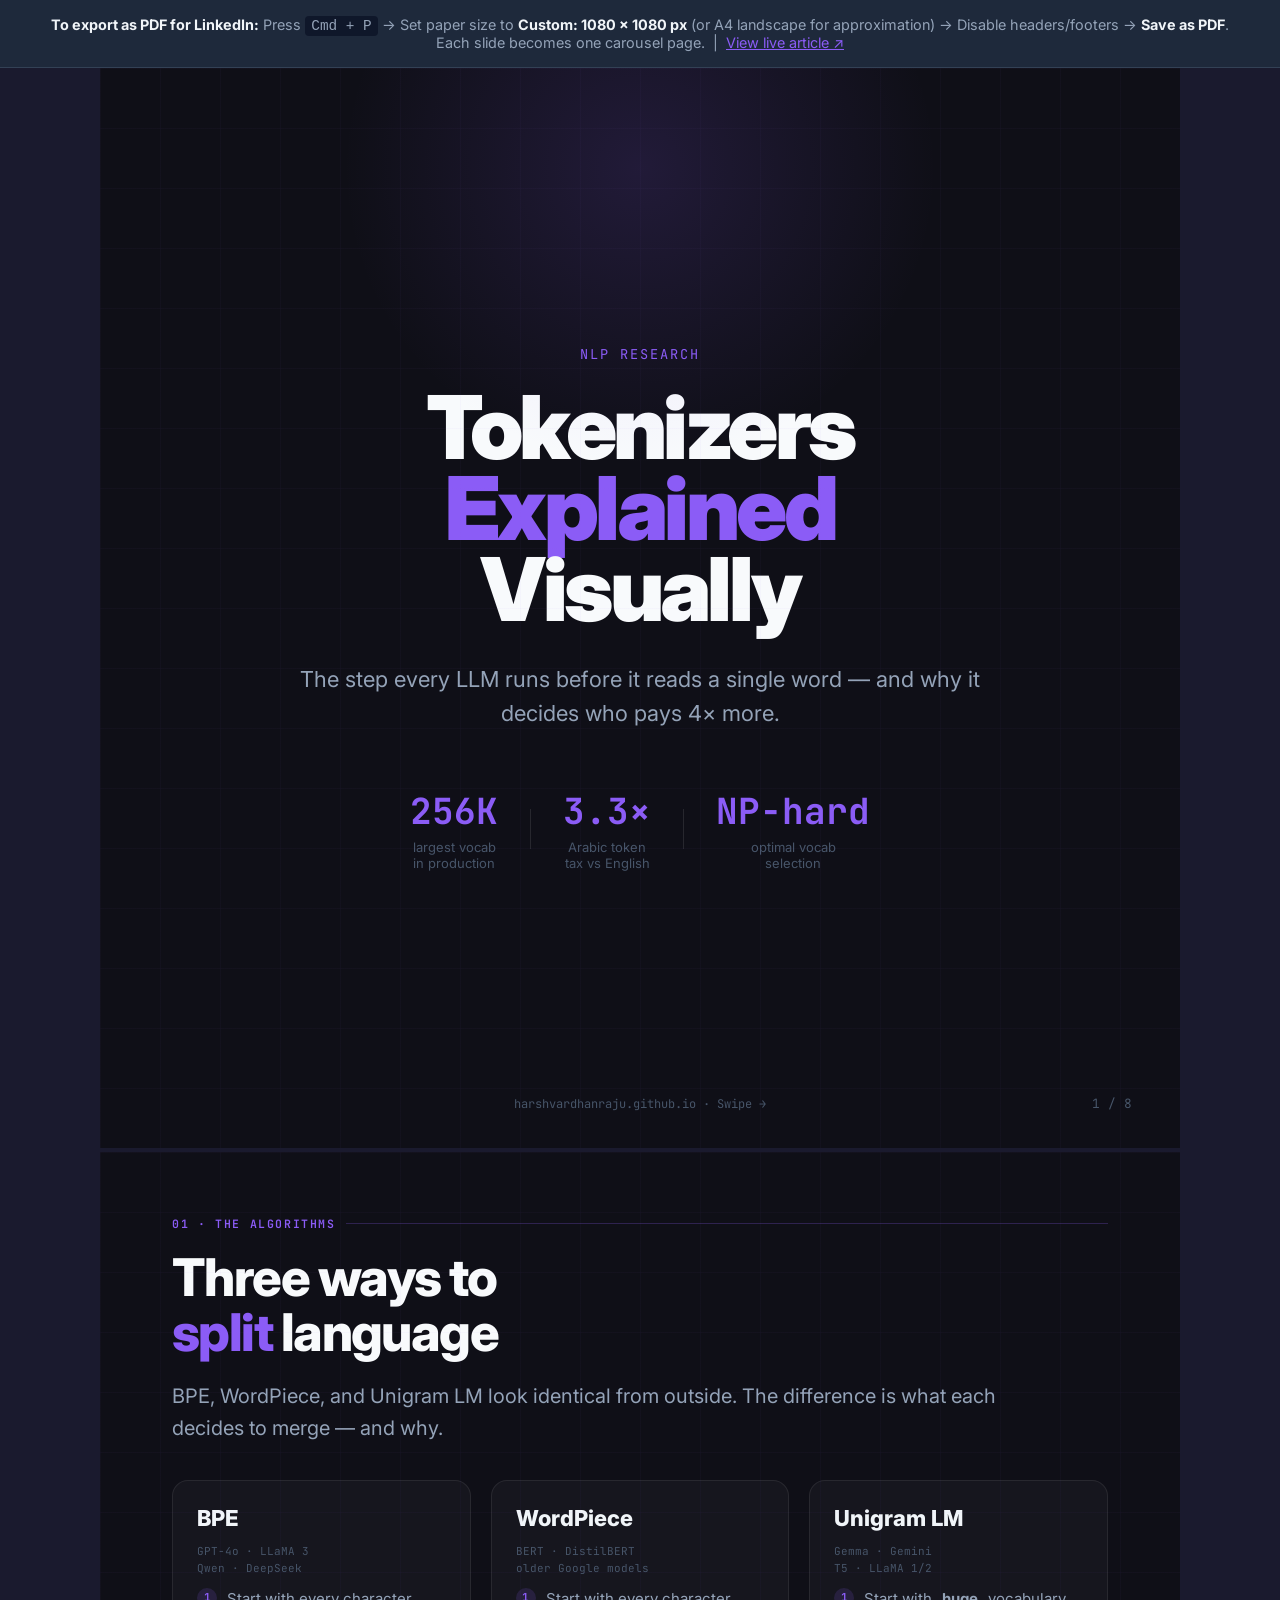
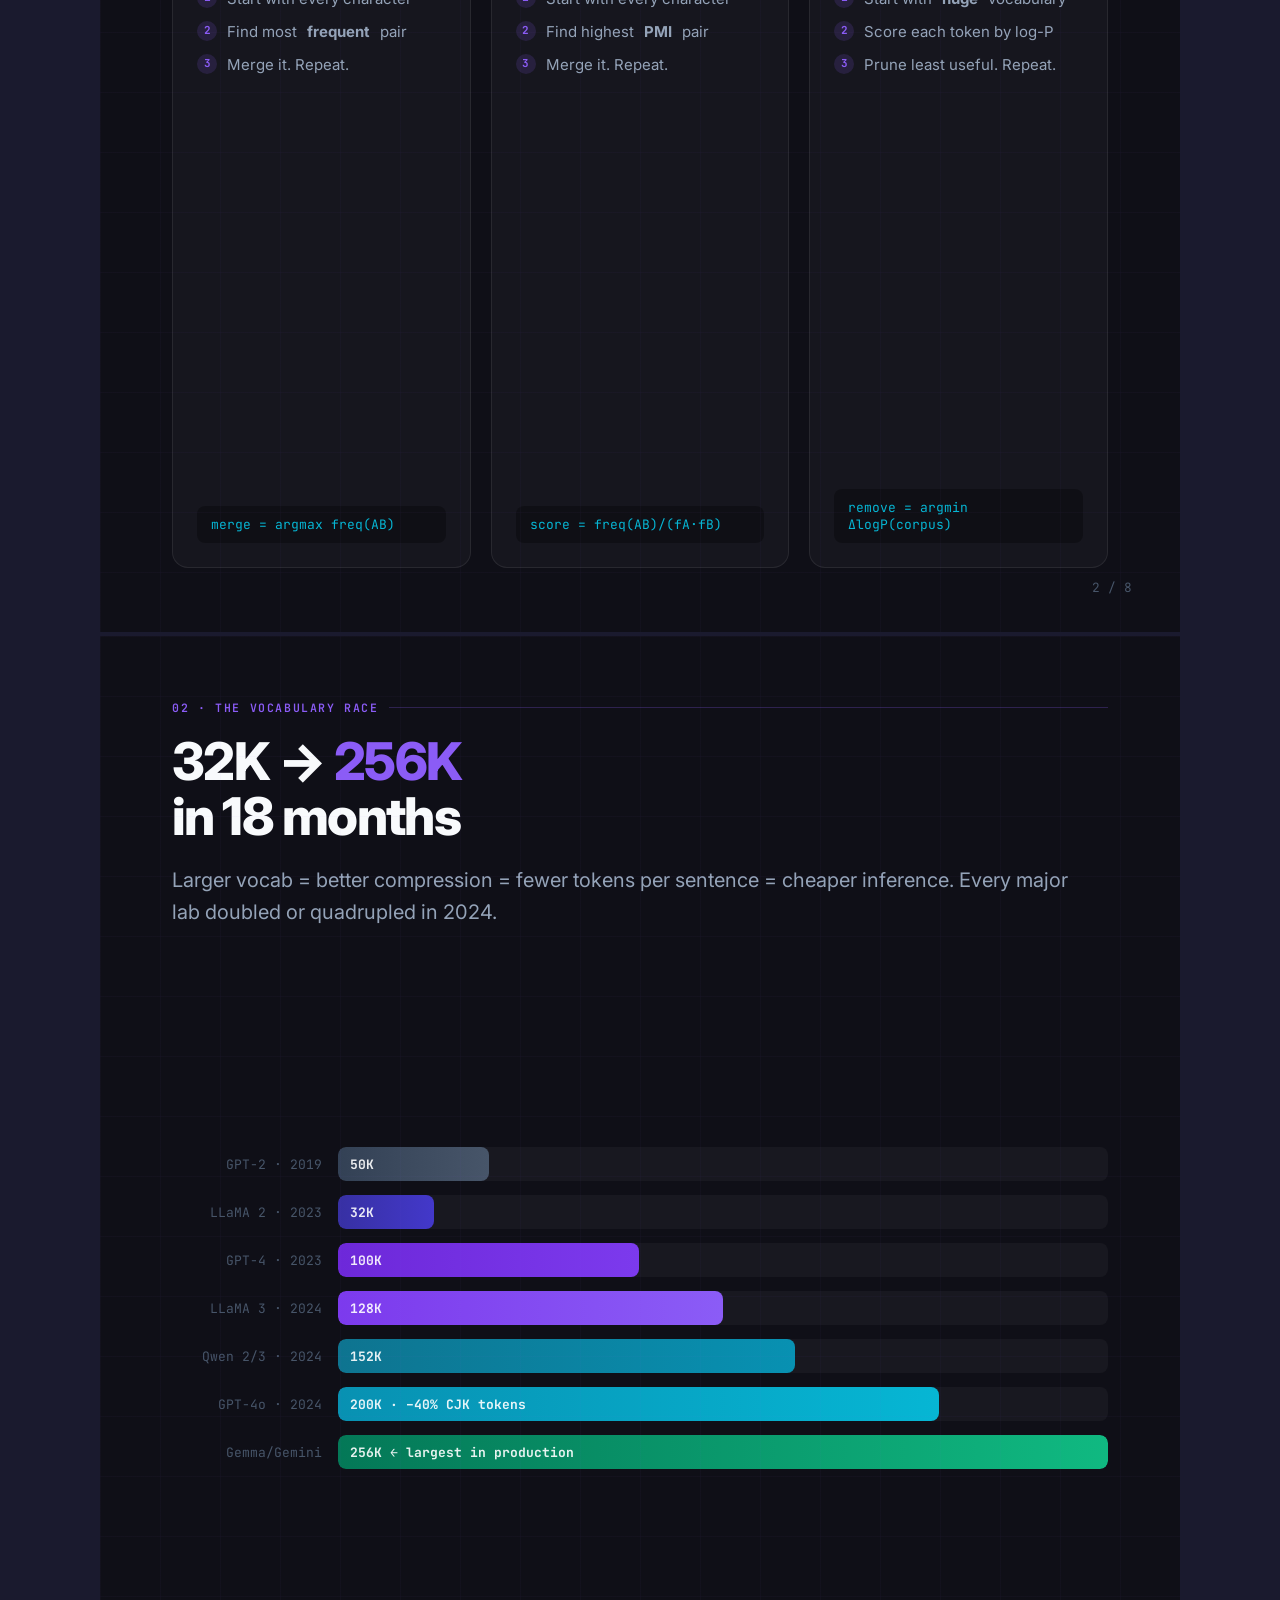
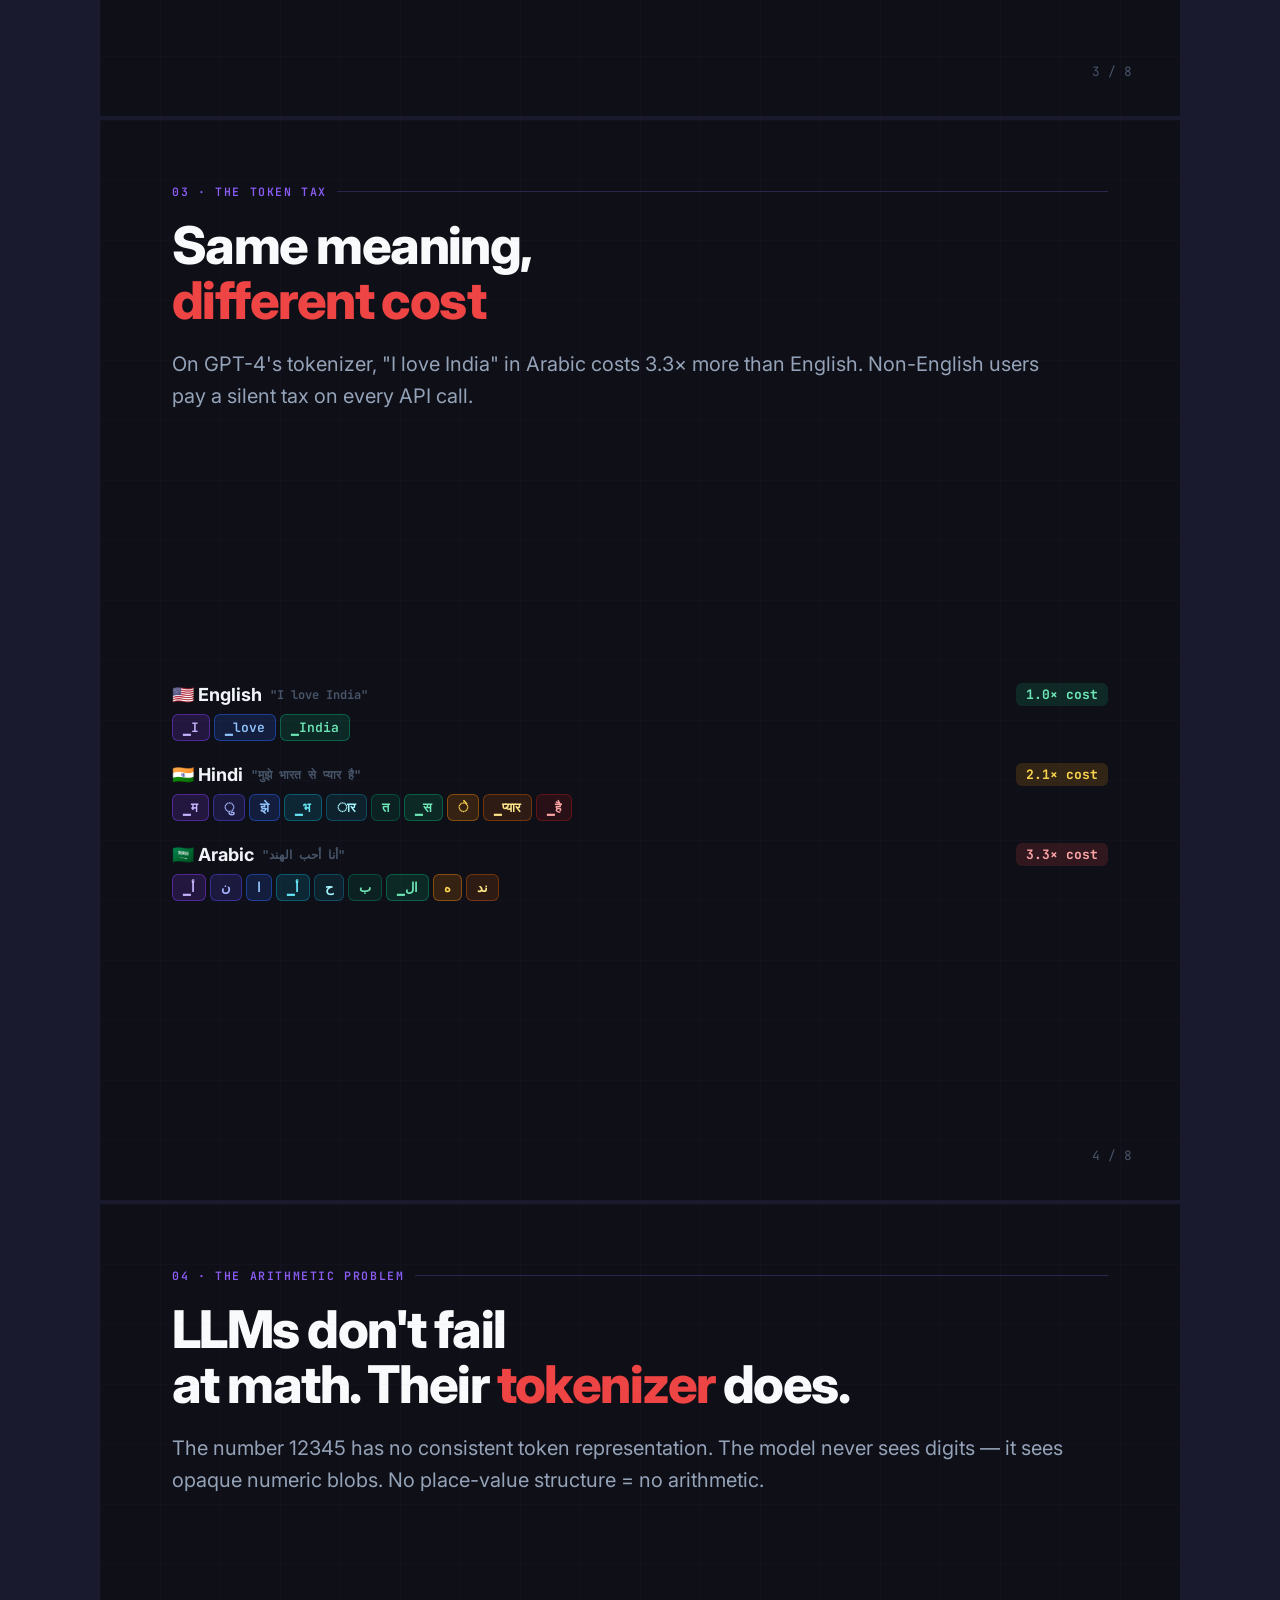
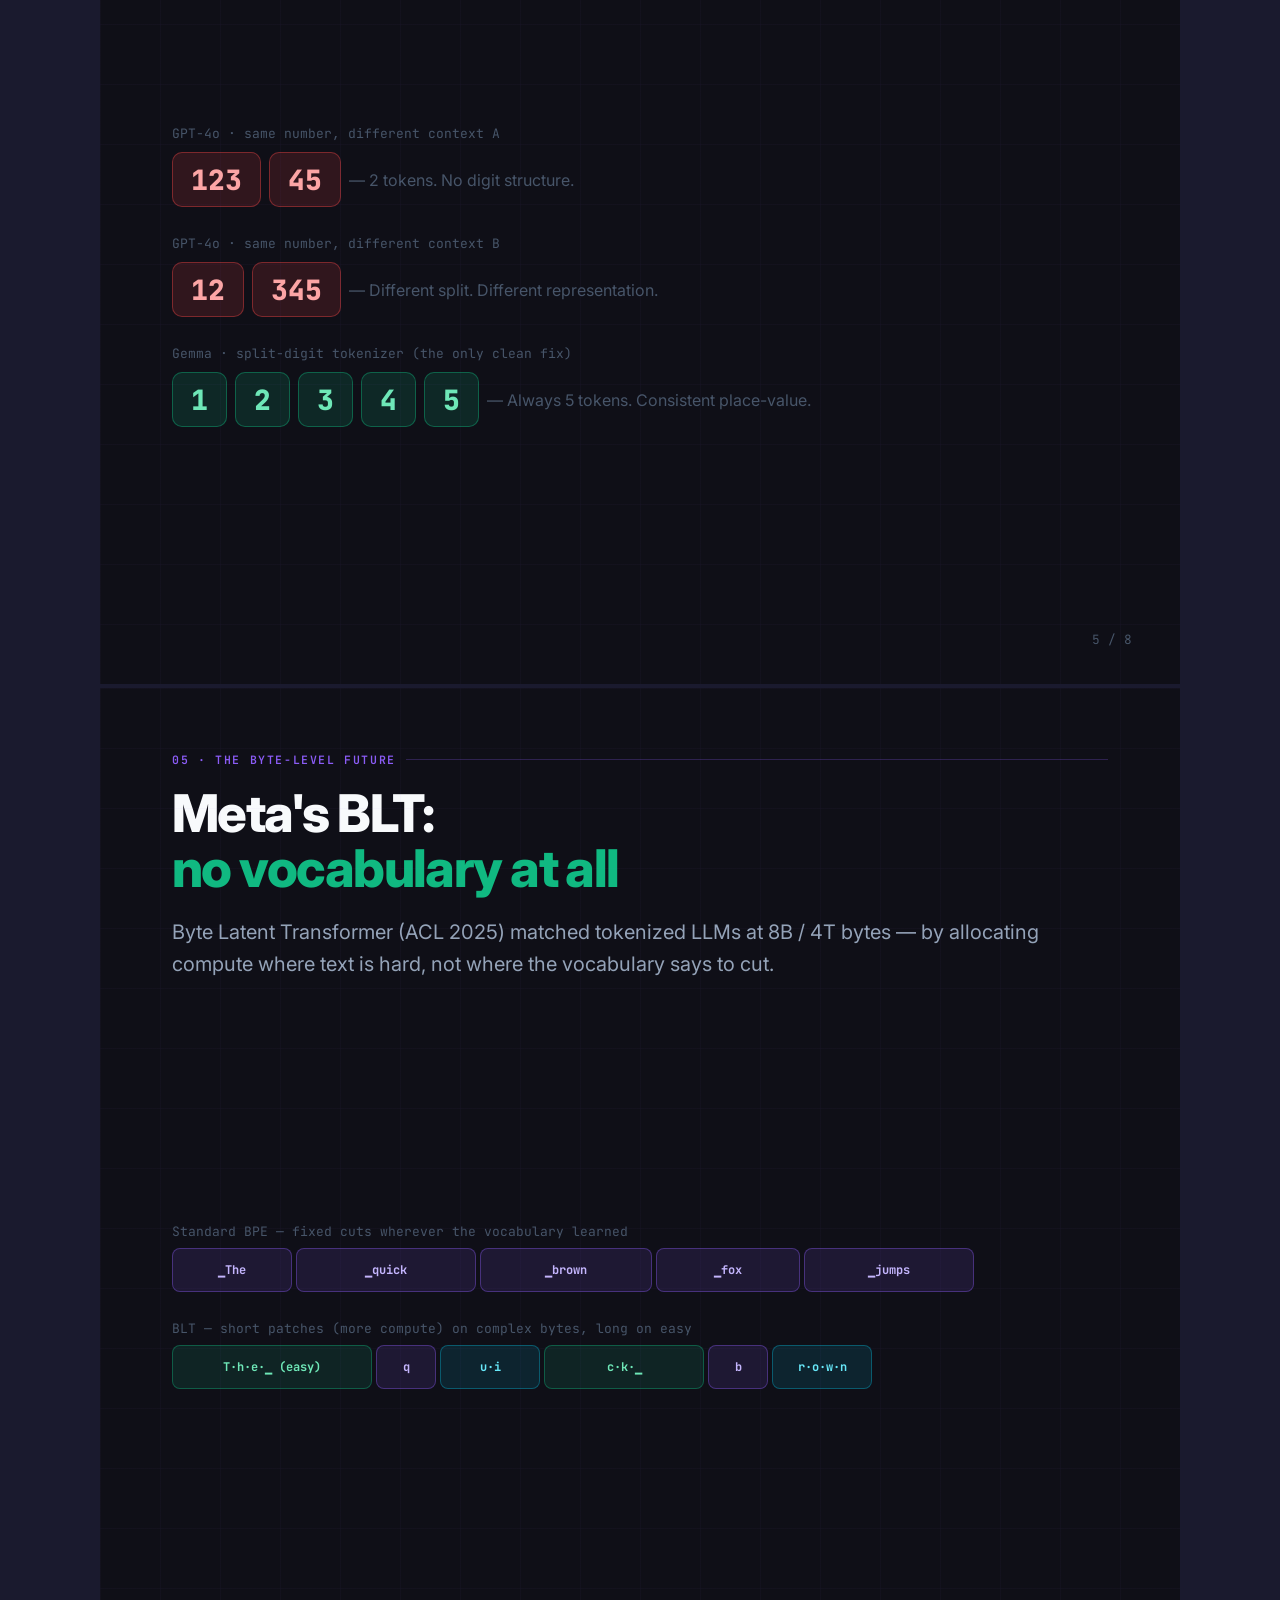
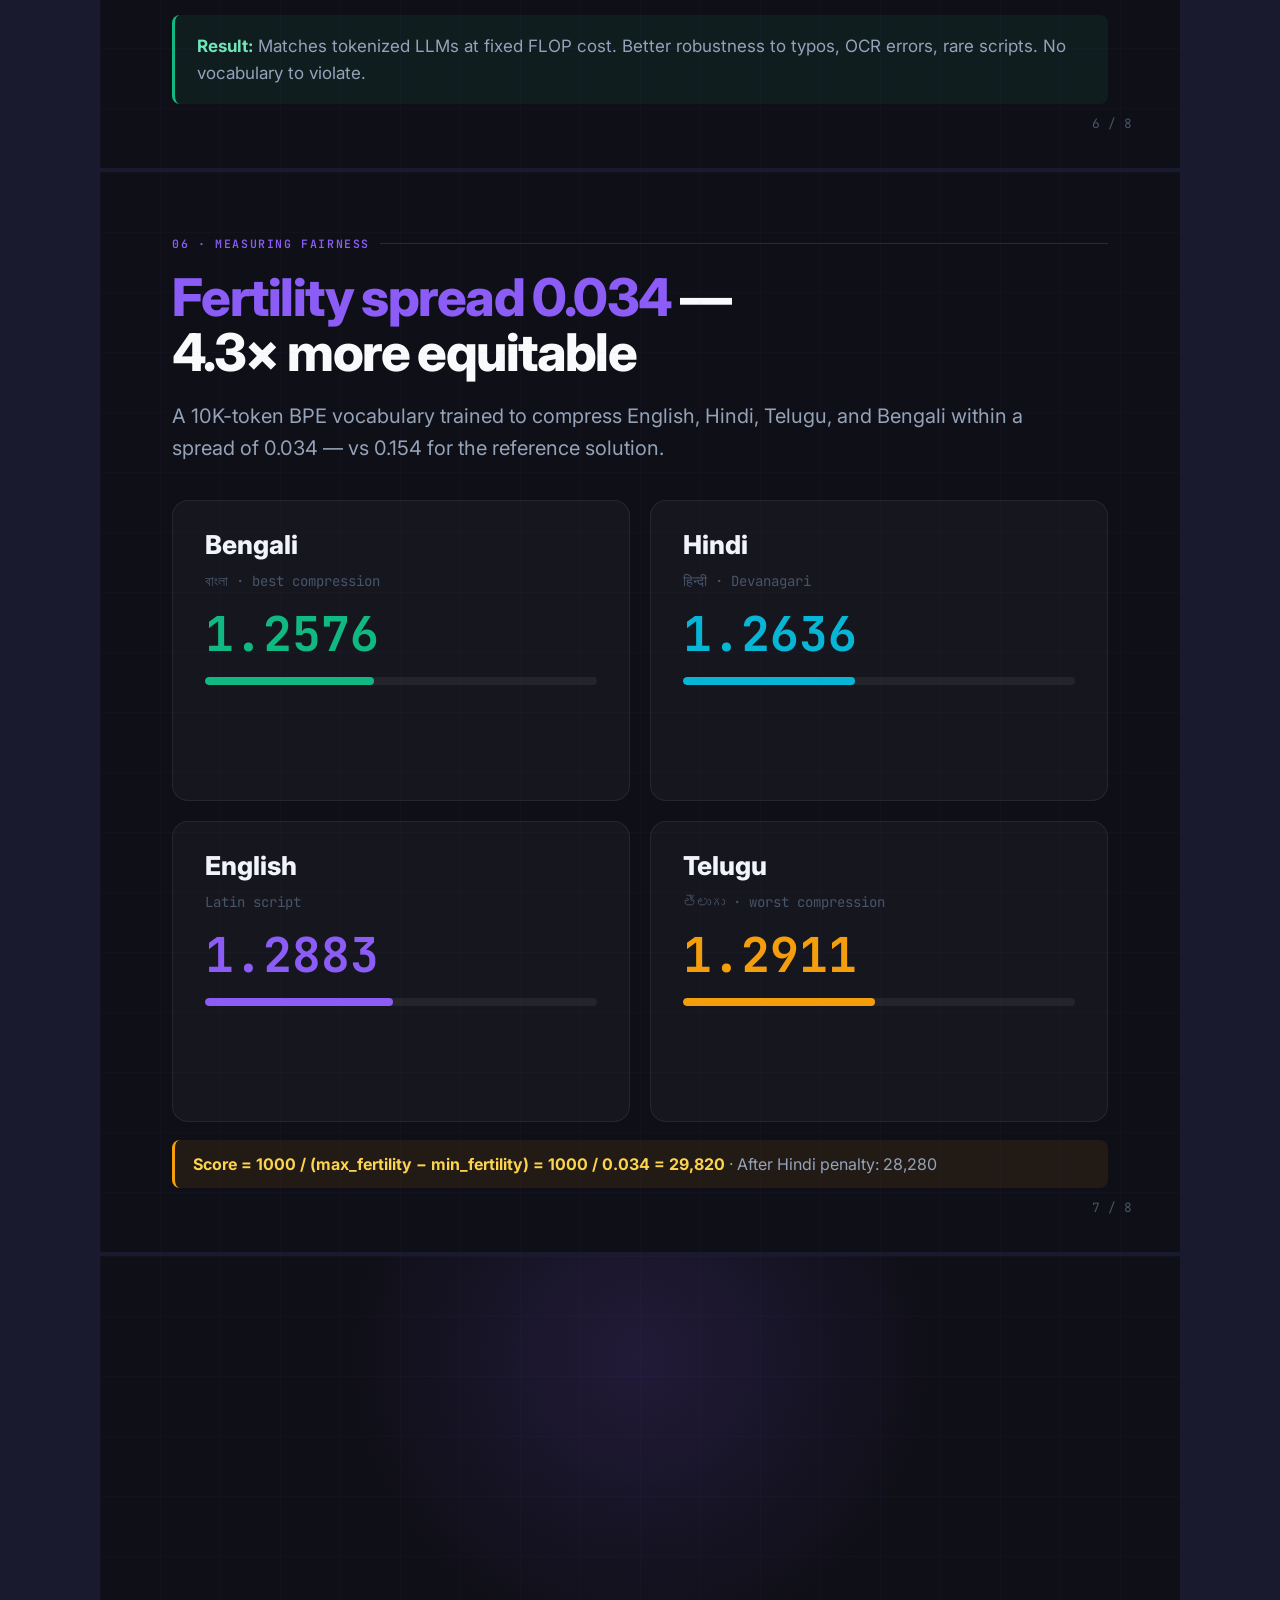
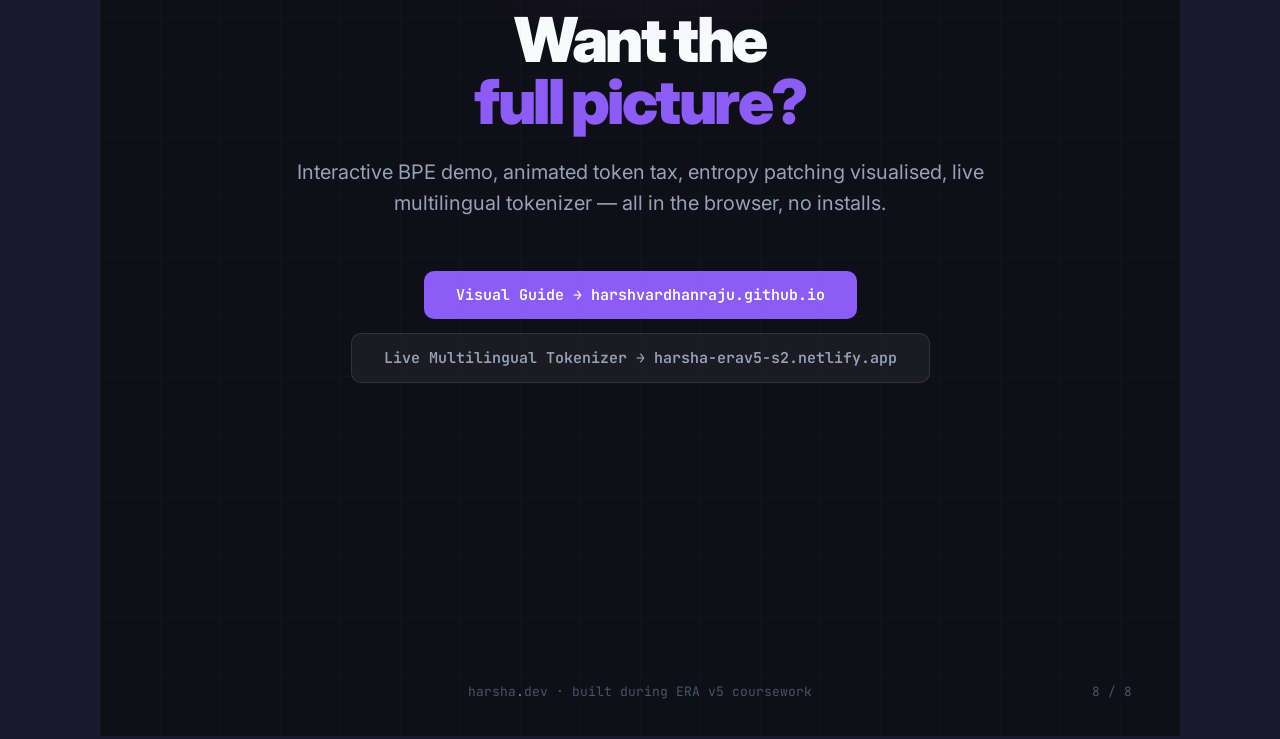
==== posts/tokenizer-carousel.html @ 34aac85e "Add LinkedIn carousel: 8-slide PDF for tokenizer visual guide Cover → 3 algorithms → vocabulary race" ====
<!DOCTYPE html>
<html lang="en">
<head>
  <meta charset="UTF-8"/>
  <meta name="viewport" content="width=device-width, initial-scale=1.0"/>
  <title>Tokenizers Explained — LinkedIn Carousel</title>
  <link rel="preconnect" href="https://fonts.googleapis.com"/>
  <link rel="preconnect" href="https://fonts.gstatic.com" crossorigin/>
  <link href="https://fonts.googleapis.com/css2?family=Inter:wght@300;400;500;600;700;800;900&family=JetBrains+Mono:wght@400;500;700&display=swap" rel="stylesheet"/>
  <style>
    *, *::before, *::after { box-sizing: border-box; margin: 0; padding: 0; }

    :root {
      --bg:     #0f0f17;
      --bg2:    #16162a;
      --accent: #8b5cf6;
      --cyan:   #06b6d4;
      --green:  #10b981;
      --yellow: #f59e0b;
      --red:    #ef4444;
      --text:   #f1f5f9;
      --text2:  #94a3b8;
      --text3:  #475569;
      --mono:   'JetBrains Mono', monospace;
      --sans:   'Inter', sans-serif;
      --slide:  1080px;
    }

    html, body { background: #1a1a2e; }

    .print-hint {
      font-family: var(--sans);
      background: #1e293b;
      color: #94a3b8;
      padding: 1rem 2rem;
      font-size: 0.9rem;
      text-align: center;
      border-bottom: 1px solid #334155;
    }
    .print-hint strong { color: #f1f5f9; }
    .print-hint code { background: #0f172a; padding: 0.1rem 0.4rem; border-radius: 4px; font-family: monospace; }

    /* Each .slide is exactly 1080×1080 — one LinkedIn carousel page */
    .slide {
      width: var(--slide);
      height: var(--slide);
      background: var(--bg);
      font-family: var(--sans);
      color: var(--text);
      position: relative;
      overflow: hidden;
      margin: 0 auto 4px;
      display: flex;
      flex-direction: column;
    }

    /* Subtle grid background */
    .slide::before {
      content: '';
      position: absolute;
      inset: 0;
      background-image:
        linear-gradient(rgba(139,92,246,0.03) 1px, transparent 1px),
        linear-gradient(90deg, rgba(139,92,246,0.03) 1px, transparent 1px);
      background-size: 60px 60px;
      pointer-events: none;
    }

    /* Page number badge */
    .slide-num {
      position: absolute;
      bottom: 36px;
      right: 48px;
      font-family: var(--mono);
      font-size: 0.8rem;
      color: var(--text3);
    }

    /* ── Slide 1: Cover ── */
    .slide-cover {
      justify-content: center;
      align-items: center;
      gap: 0;
      padding: 80px;
    }
    .cover-eyebrow {
      font-family: var(--mono);
      font-size: 0.85rem;
      color: var(--accent);
      letter-spacing: 0.15em;
      text-transform: uppercase;
      margin-bottom: 24px;
      display: flex;
      align-items: center;
      gap: 10px;
    }
    .cover-eyebrow::before, .cover-eyebrow::after {
      content: '';
      flex: 1;
      height: 1px;
      background: rgba(139,92,246,0.3);
      max-width: 60px;
    }
    .cover-title {
      font-size: 88px;
      font-weight: 900;
      letter-spacing: -0.04em;
      line-height: 0.92;
      text-align: center;
      color: #f8fafc;
      margin-bottom: 32px;
    }
    .cover-title span { color: var(--accent); }
    .cover-sub {
      font-size: 22px;
      color: var(--text2);
      text-align: center;
      max-width: 700px;
      line-height: 1.55;
      margin-bottom: 56px;
    }
    .cover-stats {
      display: flex;
      gap: 32px;
    }
    .cstat {
      display: flex;
      flex-direction: column;
      align-items: center;
      gap: 4px;
    }
    .cstat-val {
      font-family: var(--mono);
      font-size: 36px;
      font-weight: 700;
      color: var(--accent);
    }
    .cstat-label {
      font-size: 13px;
      color: var(--text3);
      text-align: center;
    }
    .cover-divider {
      width: 1px;
      height: 40px;
      background: rgba(255,255,255,0.1);
      align-self: center;
    }
    .cover-footer {
      position: absolute;
      bottom: 36px;
      left: 0; right: 0;
      text-align: center;
      font-family: var(--mono);
      font-size: 0.75rem;
      color: var(--text3);
    }
    .cover-glow {
      position: absolute;
      top: -200px; left: 50%;
      transform: translateX(-50%);
      width: 600px; height: 600px;
      background: radial-gradient(circle, rgba(139,92,246,0.15) 0%, transparent 70%);
      pointer-events: none;
    }

    /* ── Generic slide layout ── */
    .slide-inner {
      padding: 64px 72px;
      display: flex;
      flex-direction: column;
      height: 100%;
    }
    .slide-tag {
      font-family: var(--mono);
      font-size: 0.72rem;
      font-weight: 600;
      letter-spacing: 0.14em;
      text-transform: uppercase;
      color: var(--accent);
      margin-bottom: 20px;
      display: flex;
      align-items: center;
      gap: 10px;
    }
    .slide-tag::after {
      content: '';
      flex: 1;
      height: 1px;
      background: rgba(139,92,246,0.25);
    }
    .slide-h {
      font-size: 52px;
      font-weight: 800;
      letter-spacing: -0.03em;
      line-height: 1.05;
      color: #f8fafc;
      margin-bottom: 20px;
    }
    .slide-h span { color: var(--accent); }
    .slide-h .cyan { color: var(--cyan); }
    .slide-h .green { color: var(--green); }
    .slide-h .red { color: var(--red); }
    .slide-p {
      font-size: 20px;
      color: var(--text2);
      line-height: 1.6;
      margin-bottom: 36px;
      max-width: 900px;
    }
    .slide-body { flex: 1; display: flex; flex-direction: column; justify-content: center; }

    /* ── Algo grid ── */
    .algo-3col {
      display: grid;
      grid-template-columns: repeat(3, 1fr);
      gap: 20px;
      flex: 1;
    }
    .ac {
      background: rgba(255,255,255,0.03);
      border: 1px solid rgba(255,255,255,0.08);
      border-radius: 16px;
      padding: 24px;
      display: flex;
      flex-direction: column;
      gap: 12px;
    }
    .ac-name {
      font-size: 22px;
      font-weight: 800;
      color: var(--text);
    }
    .ac-used {
      font-family: var(--mono);
      font-size: 11px;
      color: var(--text3);
      line-height: 1.5;
    }
    .ac-rule {
      font-family: var(--mono);
      font-size: 13px;
      background: rgba(0,0,0,0.3);
      border-radius: 8px;
      padding: 10px 14px;
      color: var(--cyan);
      margin-top: auto;
    }
    .ac-step {
      display: flex;
      gap: 10px;
      align-items: flex-start;
      font-size: 15px;
      color: var(--text2);
      line-height: 1.4;
    }
    .ac-step-n {
      flex-shrink: 0;
      width: 20px; height: 20px;
      border-radius: 50%;
      background: rgba(139,92,246,0.15);
      font-size: 11px;
      font-weight: 700;
      font-family: var(--mono);
      color: var(--accent);
      display: flex; align-items: center; justify-content: center;
    }

    /* ── Vocab bars ── */
    .vbars { display: flex; flex-direction: column; gap: 14px; flex: 1; justify-content: center; }
    .vb-row { display: flex; align-items: center; gap: 16px; }
    .vb-lbl {
      font-family: var(--mono);
      font-size: 13px;
      color: var(--text3);
      width: 150px;
      text-align: right;
      flex-shrink: 0;
    }
    .vb-track {
      flex: 1; height: 34px;
      background: rgba(255,255,255,0.04);
      border-radius: 8px;
      overflow: hidden;
    }
    .vb-fill {
      height: 100%;
      border-radius: 8px;
      display: flex;
      align-items: center;
      padding-left: 12px;
    }
    .vb-val {
      font-family: var(--mono);
      font-size: 13px;
      font-weight: 700;
      color: rgba(255,255,255,0.9);
      white-space: nowrap;
    }

    /* ── Token tax ── */
    .tax-rows { display: flex; flex-direction: column; gap: 22px; flex: 1; justify-content: center; }
    .tx-r { display: flex; flex-direction: column; gap: 8px; }
    .tx-top { display: flex; align-items: center; justify-content: space-between; }
    .tx-lang { font-size: 18px; font-weight: 700; color: var(--text); display: flex; align-items: center; gap: 8px; }
    .tx-phrase { font-family: var(--mono); font-size: 12px; color: var(--text3); }
    .tx-badge {
      font-family: var(--mono);
      font-size: 13px;
      font-weight: 700;
      padding: 3px 10px;
      border-radius: 6px;
    }
    .tx-ok  { background: rgba(16,185,129,0.15); color: #6ee7b7; }
    .tx-mid { background: rgba(245,158,11,0.15);  color: #fcd34d; }
    .tx-bad { background: rgba(239,68,68,0.15);   color: #fca5a5; }
    .tx-toks { display: flex; flex-wrap: wrap; gap: 4px; }
    .tx-tok {
      font-family: var(--mono);
      font-size: 13px;
      font-weight: 600;
      padding: 4px 10px;
      border-radius: 6px;
      border: 1px solid;
    }

    /* ── Arithmetic ── */
    .arith-rows { display: flex; flex-direction: column; gap: 28px; flex: 1; justify-content: center; }
    .arith-row { display: flex; flex-direction: column; gap: 10px; }
    .arith-model { font-family: var(--mono); font-size: 13px; color: var(--text3); }
    .arith-toks { display: flex; gap: 8px; align-items: center; }
    .at {
      font-family: var(--mono);
      font-size: 28px;
      font-weight: 800;
      padding: 8px 18px;
      border-radius: 10px;
      border: 1px solid;
    }
    .at-bad  { background: rgba(239,68,68,0.15);  border-color: rgba(239,68,68,0.4);  color: #fca5a5; }
    .at-good { background: rgba(16,185,129,0.15); border-color: rgba(16,185,129,0.4); color: #6ee7b7; }
    .at-note { font-size: 16px; color: var(--text3); }

    /* ── BLT visual ── */
    .blt-compare { display: flex; flex-direction: column; gap: 28px; flex: 1; justify-content: center; }
    .blt-row { display: flex; flex-direction: column; gap: 8px; }
    .blt-label { font-family: var(--mono); font-size: 13px; color: var(--text3); }
    .blt-bar {
      height: 36px;
      border-radius: 8px;
      display: flex;
      align-items: center;
      padding: 0 14px;
      font-family: var(--mono);
      font-size: 13px;
      font-weight: 600;
      color: rgba(255,255,255,0.85);
    }
    .blt-patches { display: flex; gap: 4px; }
    .blt-patch {
      height: 44px;
      border-radius: 8px;
      display: flex;
      align-items: center;
      justify-content: center;
      font-family: var(--mono);
      font-size: 12px;
      font-weight: 700;
    }

    /* ── Fertility slide ── */
    .fert-grid { display: grid; grid-template-columns: repeat(2,1fr); gap: 20px; flex: 1; }
    .fert-card {
      background: rgba(255,255,255,0.03);
      border: 1px solid rgba(255,255,255,0.07);
      border-radius: 16px;
      padding: 28px 32px;
      display: flex;
      flex-direction: column;
      gap: 12px;
    }
    .fert-lang { font-size: 26px; font-weight: 800; color: var(--text); }
    .fert-script { font-family: var(--mono); font-size: 14px; color: var(--text3); }
    .fert-val { font-family: var(--mono); font-size: 48px; font-weight: 700; }
    .fert-track {
      height: 8px;
      background: rgba(255,255,255,0.06);
      border-radius: 4px;
      overflow: hidden;
    }
    .fert-fill { height: 100%; border-radius: 4px; }

    /* ── CTA / final ── */
    .slide-cta {
      justify-content: center;
      align-items: center;
      padding: 80px;
      gap: 0;
    }
    .cta-headline {
      font-size: 62px;
      font-weight: 900;
      letter-spacing: -0.04em;
      text-align: center;
      line-height: 1.0;
      margin-bottom: 24px;
      color: #f8fafc;
    }
    .cta-headline span { color: var(--accent); }
    .cta-sub {
      font-size: 20px;
      color: var(--text2);
      text-align: center;
      max-width: 700px;
      line-height: 1.55;
      margin-bottom: 52px;
    }
    .cta-links { display: flex; flex-direction: column; gap: 14px; align-items: center; }
    .cta-link {
      font-family: var(--mono);
      font-size: 15px;
      font-weight: 600;
      padding: 14px 32px;
      border-radius: 10px;
      text-decoration: none;
      text-align: center;
    }
    .cta-link-primary {
      background: var(--accent);
      color: white;
    }
    .cta-link-secondary {
      background: rgba(255,255,255,0.05);
      border: 1px solid rgba(255,255,255,0.1);
      color: var(--text2);
    }
    .brand {
      position: absolute;
      bottom: 36px;
      left: 0; right: 0;
      text-align: center;
      font-family: var(--mono);
      font-size: 13px;
      color: var(--text3);
    }
    .brand span { color: var(--accent); }

    /* ── @media print: each .slide = one page ── */
    @media print {
      .print-hint { display: none; }
      html, body { background: transparent; }
      .slide {
        width: 100vw; height: 100vh;
        page-break-after: always;
        break-after: page;
        margin: 0;
      }
    }
  </style>
</head>
<body>

<div class="print-hint">
  <strong>To export as PDF for LinkedIn:</strong>
  Press <code>Cmd + P</code> → Set paper size to <strong>Custom: 1080 × 1080 px</strong> (or A4 landscape for approximation) →
  Disable headers/footers → <strong>Save as PDF</strong>. Each slide becomes one carousel page.
  &nbsp;|&nbsp;
  <a href="https://harshvardhanraju.github.io/posts/tokenizers-explained-visually.html" style="color:#8b5cf6;">View live article ↗</a>
</div>


<!-- ══════════════════════════════════════
     SLIDE 1 — Cover
══════════════════════════════════════ -->
<div class="slide slide-cover">
  <div class="cover-glow"></div>
  <div class="cover-eyebrow">NLP Research</div>
  <div class="cover-title">Tokenizers<br><span>Explained</span><br>Visually</div>
  <div class="cover-sub">The step every LLM runs before it reads a single word — and why it decides who pays 4× more.</div>
  <div class="cover-stats">
    <div class="cstat">
      <div class="cstat-val">256K</div>
      <div class="cstat-label">largest vocab<br>in production</div>
    </div>
    <div class="cover-divider"></div>
    <div class="cstat">
      <div class="cstat-val">3.3×</div>
      <div class="cstat-label">Arabic token<br>tax vs English</div>
    </div>
    <div class="cover-divider"></div>
    <div class="cstat">
      <div class="cstat-val">NP-hard</div>
      <div class="cstat-label">optimal vocab<br>selection</div>
    </div>
  </div>
  <div class="cover-footer">harshvardhanraju.github.io · Swipe → </div>
  <div class="slide-num">1 / 8</div>
</div>


<!-- ══════════════════════════════════════
     SLIDE 2 — Three algorithms
══════════════════════════════════════ -->
<div class="slide">
  <div class="slide-inner">
    <div class="slide-tag">01 · The Algorithms</div>
    <div class="slide-h">Three ways to<br><span>split</span> language</div>
    <div class="slide-p">BPE, WordPiece, and Unigram LM look identical from outside. The difference is what each decides to merge — and why.</div>
    <div class="algo-3col">
      <div class="ac">
        <div class="ac-name">BPE</div>
        <div class="ac-used">GPT-4o · LLaMA 3<br>Qwen · DeepSeek</div>
        <div class="ac-step"><div class="ac-step-n">1</div>Start with every character</div>
        <div class="ac-step"><div class="ac-step-n">2</div>Find most <strong>frequent</strong> pair</div>
        <div class="ac-step"><div class="ac-step-n">3</div>Merge it. Repeat.</div>
        <div class="ac-rule">merge = argmax freq(AB)</div>
      </div>
      <div class="ac">
        <div class="ac-name">WordPiece</div>
        <div class="ac-used">BERT · DistilBERT<br>older Google models</div>
        <div class="ac-step"><div class="ac-step-n">1</div>Start with every character</div>
        <div class="ac-step"><div class="ac-step-n">2</div>Find highest <strong>PMI</strong> pair</div>
        <div class="ac-step"><div class="ac-step-n">3</div>Merge it. Repeat.</div>
        <div class="ac-rule">score = freq(AB)/(fA·fB)</div>
      </div>
      <div class="ac">
        <div class="ac-name">Unigram LM</div>
        <div class="ac-used">Gemma · Gemini<br>T5 · LLaMA 1/2</div>
        <div class="ac-step"><div class="ac-step-n">1</div>Start with <strong>huge</strong> vocabulary</div>
        <div class="ac-step"><div class="ac-step-n">2</div>Score each token by log-P</div>
        <div class="ac-step"><div class="ac-step-n">3</div>Prune least useful. Repeat.</div>
        <div class="ac-rule">remove = argmin ΔlogP(corpus)</div>
      </div>
    </div>
  </div>
  <div class="slide-num">2 / 8</div>
</div>


<!-- ══════════════════════════════════════
     SLIDE 3 — Vocabulary Race
══════════════════════════════════════ -->
<div class="slide">
  <div class="slide-inner">
    <div class="slide-tag">02 · The Vocabulary Race</div>
    <div class="slide-h">32K → <span>256K</span><br>in 18 months</div>
    <div class="slide-p">Larger vocab = better compression = fewer tokens per sentence = cheaper inference. Every major lab doubled or quadrupled in 2024.</div>
    <div class="vbars">
      <div class="vb-row">
        <div class="vb-lbl">GPT-2 · 2019</div>
        <div class="vb-track"><div class="vb-fill" style="width:19.6%;background:linear-gradient(90deg,#334155,#475569)"><span class="vb-val">50K</span></div></div>
      </div>
      <div class="vb-row">
        <div class="vb-lbl">LLaMA 2 · 2023</div>
        <div class="vb-track"><div class="vb-fill" style="width:12.5%;background:linear-gradient(90deg,#3730a3,#4338ca)"><span class="vb-val">32K</span></div></div>
      </div>
      <div class="vb-row">
        <div class="vb-lbl">GPT-4 · 2023</div>
        <div class="vb-track"><div class="vb-fill" style="width:39.1%;background:linear-gradient(90deg,#6d28d9,#7c3aed)"><span class="vb-val">100K</span></div></div>
      </div>
      <div class="vb-row">
        <div class="vb-lbl">LLaMA 3 · 2024</div>
        <div class="vb-track"><div class="vb-fill" style="width:50%;background:linear-gradient(90deg,#7c3aed,#8b5cf6)"><span class="vb-val">128K</span></div></div>
      </div>
      <div class="vb-row">
        <div class="vb-lbl">Qwen 2/3 · 2024</div>
        <div class="vb-track"><div class="vb-fill" style="width:59.4%;background:linear-gradient(90deg,#0e7490,#0891b2)"><span class="vb-val">152K</span></div></div>
      </div>
      <div class="vb-row">
        <div class="vb-lbl">GPT-4o · 2024</div>
        <div class="vb-track"><div class="vb-fill" style="width:78.1%;background:linear-gradient(90deg,#0891b2,#06b6d4)"><span class="vb-val">200K · –40% CJK tokens</span></div></div>
      </div>
      <div class="vb-row">
        <div class="vb-lbl">Gemma/Gemini</div>
        <div class="vb-track"><div class="vb-fill" style="width:100%;background:linear-gradient(90deg,#047857,#10b981)"><span class="vb-val">256K ← largest in production</span></div></div>
      </div>
    </div>
  </div>
  <div class="slide-num">3 / 8</div>
</div>


<!-- ══════════════════════════════════════
     SLIDE 4 — Token Tax
══════════════════════════════════════ -->
<div class="slide">
  <div class="slide-inner">
    <div class="slide-tag">03 · The Token Tax</div>
    <div class="slide-h">Same meaning,<br><span class="red">different cost</span></div>
    <div class="slide-p">On GPT-4's tokenizer, "I love India" in Arabic costs 3.3× more than English. Non-English users pay a silent tax on every API call.</div>
    <div class="tax-rows">
      <div class="tx-r">
        <div class="tx-top">
          <div class="tx-lang">🇺🇸 English <span class="tx-phrase">"I love India"</span></div>
          <span class="tx-badge tx-ok">1.0× cost</span>
        </div>
        <div class="tx-toks">
          <span class="tx-tok" style="background:#7c3aed30;border-color:#7c3aed80;color:#c4b5fd">▁I</span>
          <span class="tx-tok" style="background:#2563eb30;border-color:#2563eb80;color:#93c5fd">▁love</span>
          <span class="tx-tok" style="background:#05996930;border-color:#05996980;color:#6ee7b7">▁India</span>
        </div>
      </div>
      <div class="tx-r">
        <div class="tx-top">
          <div class="tx-lang">🇮🇳 Hindi <span class="tx-phrase">"मुझे भारत से प्यार है"</span></div>
          <span class="tx-badge tx-mid">2.1× cost</span>
        </div>
        <div class="tx-toks">
          <span class="tx-tok" style="background:#7c3aed30;border-color:#7c3aed80;color:#c4b5fd">▁म</span>
          <span class="tx-tok" style="background:#4f46e530;border-color:#4f46e580;color:#a5b4fc">ु</span>
          <span class="tx-tok" style="background:#2563eb30;border-color:#2563eb80;color:#93c5fd">झे</span>
          <span class="tx-tok" style="background:#0891b230;border-color:#0891b280;color:#67e8f9">▁भ</span>
          <span class="tx-tok" style="background:#0e749030;border-color:#0e749080;color:#a5f3fc">ार</span>
          <span class="tx-tok" style="background:#04785730;border-color:#04785780;color:#6ee7b7">त</span>
          <span class="tx-tok" style="background:#05996930;border-color:#05996980;color:#6ee7b7">▁स</span>
          <span class="tx-tok" style="background:#d9780630;border-color:#d9780680;color:#fcd34d">े</span>
          <span class="tx-tok" style="background:#b4530930;border-color:#b4530980;color:#fde68a">▁प्यार</span>
          <span class="tx-tok" style="background:#99181830;border-color:#99181880;color:#fca5a5">▁है</span>
        </div>
      </div>
      <div class="tx-r">
        <div class="tx-top">
          <div class="tx-lang">🇸🇦 Arabic <span class="tx-phrase">"أنا أحب الهند"</span></div>
          <span class="tx-badge tx-bad">3.3× cost</span>
        </div>
        <div class="tx-toks">
          <span class="tx-tok" style="background:#7c3aed30;border-color:#7c3aed80;color:#c4b5fd">▁أ</span>
          <span class="tx-tok" style="background:#4f46e530;border-color:#4f46e580;color:#a5b4fc">ن</span>
          <span class="tx-tok" style="background:#2563eb30;border-color:#2563eb80;color:#93c5fd">ا</span>
          <span class="tx-tok" style="background:#0891b230;border-color:#0891b280;color:#67e8f9">▁أ</span>
          <span class="tx-tok" style="background:#0e749030;border-color:#0e749080;color:#a5f3fc">ح</span>
          <span class="tx-tok" style="background:#04785730;border-color:#04785780;color:#6ee7b7">ب</span>
          <span class="tx-tok" style="background:#05996930;border-color:#05996980;color:#6ee7b7">▁ال</span>
          <span class="tx-tok" style="background:#d9780630;border-color:#d9780680;color:#fcd34d">ه</span>
          <span class="tx-tok" style="background:#b4530930;border-color:#b4530980;color:#fde68a">ند</span>
        </div>
      </div>
    </div>
  </div>
  <div class="slide-num">4 / 8</div>
</div>


<!-- ══════════════════════════════════════
     SLIDE 5 — Arithmetic Failure
══════════════════════════════════════ -->
<div class="slide">
  <div class="slide-inner">
    <div class="slide-tag">04 · The Arithmetic Problem</div>
    <div class="slide-h">LLMs don't fail<br>at math. Their <span class="red">tokenizer</span> does.</div>
    <div class="slide-p">The number 12345 has no consistent token representation. The model never sees digits — it sees opaque numeric blobs. No place-value structure = no arithmetic.</div>
    <div class="arith-rows">
      <div class="arith-row">
        <div class="arith-model">GPT-4o · same number, different context A</div>
        <div class="arith-toks">
          <span class="at at-bad">123</span>
          <span class="at at-bad">45</span>
          <span class="at-note">— 2 tokens. No digit structure.</span>
        </div>
      </div>
      <div class="arith-row">
        <div class="arith-model">GPT-4o · same number, different context B</div>
        <div class="arith-toks">
          <span class="at at-bad">12</span>
          <span class="at at-bad">345</span>
          <span class="at-note">— Different split. Different representation.</span>
        </div>
      </div>
      <div class="arith-row">
        <div class="arith-model">Gemma · split-digit tokenizer (the only clean fix)</div>
        <div class="arith-toks">
          <span class="at at-good">1</span>
          <span class="at at-good">2</span>
          <span class="at at-good">3</span>
          <span class="at at-good">4</span>
          <span class="at at-good">5</span>
          <span class="at-note">— Always 5 tokens. Consistent place-value.</span>
        </div>
      </div>
    </div>
  </div>
  <div class="slide-num">5 / 8</div>
</div>


<!-- ══════════════════════════════════════
     SLIDE 6 — BLT Dynamic Patching
══════════════════════════════════════ -->
<div class="slide">
  <div class="slide-inner">
    <div class="slide-tag">05 · The Byte-Level Future</div>
    <div class="slide-h">Meta's BLT:<br><span class="green">no vocabulary at all</span></div>
    <div class="slide-p">Byte Latent Transformer (ACL 2025) matched tokenized LLMs at 8B / 4T bytes — by allocating compute where text is hard, not where the vocabulary says to cut.</div>
    <div class="blt-compare">
      <div class="blt-row">
        <div class="blt-label">Standard BPE — fixed cuts wherever the vocabulary learned</div>
        <div class="blt-patches">
          <div class="blt-patch" style="width:120px;background:#8b5cf620;border:1px solid #8b5cf660;color:#c4b5fd">▁The</div>
          <div class="blt-patch" style="width:180px;background:#8b5cf620;border:1px solid #8b5cf660;color:#c4b5fd">▁quick</div>
          <div class="blt-patch" style="width:172px;background:#8b5cf620;border:1px solid #8b5cf660;color:#c4b5fd">▁brown</div>
          <div class="blt-patch" style="width:144px;background:#8b5cf620;border:1px solid #8b5cf660;color:#c4b5fd">▁fox</div>
          <div class="blt-patch" style="width:170px;background:#8b5cf620;border:1px solid #8b5cf660;color:#c4b5fd">▁jumps</div>
        </div>
      </div>
      <div class="blt-row">
        <div class="blt-label">BLT — short patches (more compute) on complex bytes, long on easy</div>
        <div class="blt-patches">
          <div class="blt-patch" style="width:200px;background:#10b98120;border:1px solid #10b98160;color:#6ee7b7">T·h·e·▁ (easy)</div>
          <div class="blt-patch" style="width:60px;background:#8b5cf620;border:1px solid #8b5cf660;color:#c4b5fd">q</div>
          <div class="blt-patch" style="width:100px;background:#06b6d420;border:1px solid #06b6d460;color:#67e8f9">u·i</div>
          <div class="blt-patch" style="width:160px;background:#10b98120;border:1px solid #10b98160;color:#6ee7b7">c·k·▁</div>
          <div class="blt-patch" style="width:60px;background:#8b5cf620;border:1px solid #8b5cf660;color:#c4b5fd">b</div>
          <div class="blt-patch" style="width:100px;background:#06b6d420;border:1px solid #06b6d460;color:#67e8f9">r·o·w·n</div>
        </div>
      </div>
    </div>
    <div style="margin-top:20px;padding:18px 22px;background:rgba(16,185,129,0.08);border-left:3px solid #10b981;border-radius:8px;font-size:17px;color:var(--text2);line-height:1.55;">
      <strong style="color:#6ee7b7;">Result:</strong> Matches tokenized LLMs at fixed FLOP cost. Better robustness to typos, OCR errors, rare scripts. No vocabulary to violate.
    </div>
  </div>
  <div class="slide-num">6 / 8</div>
</div>


<!-- ══════════════════════════════════════
     SLIDE 7 — Fertility / ERA v5
══════════════════════════════════════ -->
<div class="slide">
  <div class="slide-inner">
    <div class="slide-tag">06 · Measuring Fairness</div>
    <div class="slide-h"><span>Fertility spread 0.034</span> —<br>4.3× more equitable</div>
    <div class="slide-p">A 10K-token BPE vocabulary trained to compress English, Hindi, Telugu, and Bengali within a spread of 0.034 — vs 0.154 for the reference solution.</div>
    <div class="fert-grid">
      <div class="fert-card">
        <div class="fert-lang">Bengali</div>
        <div class="fert-script">বাংলা · best compression</div>
        <div class="fert-val" style="color:#10b981">1.2576</div>
        <div class="fert-track"><div class="fert-fill" style="width:43%;background:#10b981"></div></div>
      </div>
      <div class="fert-card">
        <div class="fert-lang">Hindi</div>
        <div class="fert-script">हिन्दी · Devanagari</div>
        <div class="fert-val" style="color:#06b6d4">1.2636</div>
        <div class="fert-track"><div class="fert-fill" style="width:44%;background:#06b6d4"></div></div>
      </div>
      <div class="fert-card">
        <div class="fert-lang">English</div>
        <div class="fert-script">Latin script</div>
        <div class="fert-val" style="color:#8b5cf6">1.2883</div>
        <div class="fert-track"><div class="fert-fill" style="width:48%;background:#8b5cf6"></div></div>
      </div>
      <div class="fert-card">
        <div class="fert-lang">Telugu</div>
        <div class="fert-script">తెలుగు · worst compression</div>
        <div class="fert-val" style="color:#f59e0b">1.2911</div>
        <div class="fert-track"><div class="fert-fill" style="width:49%;background:#f59e0b"></div></div>
      </div>
    </div>
    <div style="margin-top:18px;padding:14px 18px;background:rgba(245,158,11,0.08);border-left:3px solid #f59e0b;border-radius:8px;font-size:16px;color:var(--text2);">
      <strong style="color:#fcd34d;">Score = 1000 / (max_fertility − min_fertility) = 1000 / 0.034 = 29,820</strong> · After Hindi penalty: 28,280
    </div>
  </div>
  <div class="slide-num">7 / 8</div>
</div>


<!-- ══════════════════════════════════════
     SLIDE 8 — CTA
══════════════════════════════════════ -->
<div class="slide slide-cta">
  <div class="cover-glow"></div>
  <div class="cta-headline">Want the<br><span>full picture?</span></div>
  <div class="cta-sub">
    Interactive BPE demo, animated token tax, entropy patching visualised, live multilingual tokenizer —
    all in the browser, no installs.
  </div>
  <div class="cta-links">
    <a class="cta-link cta-link-primary" href="https://harshvardhanraju.github.io/posts/tokenizers-explained-visually.html">
      Visual Guide → harshvardhanraju.github.io
    </a>
    <a class="cta-link cta-link-secondary" href="https://harsha-erav5-s2.netlify.app">
      Live Multilingual Tokenizer → harsha-erav5-s2.netlify.app
    </a>
  </div>
  <div class="brand">harsha<span>.</span>dev · built during ERA v5 coursework</div>
  <div class="slide-num">8 / 8</div>
</div>

</body>
</html>
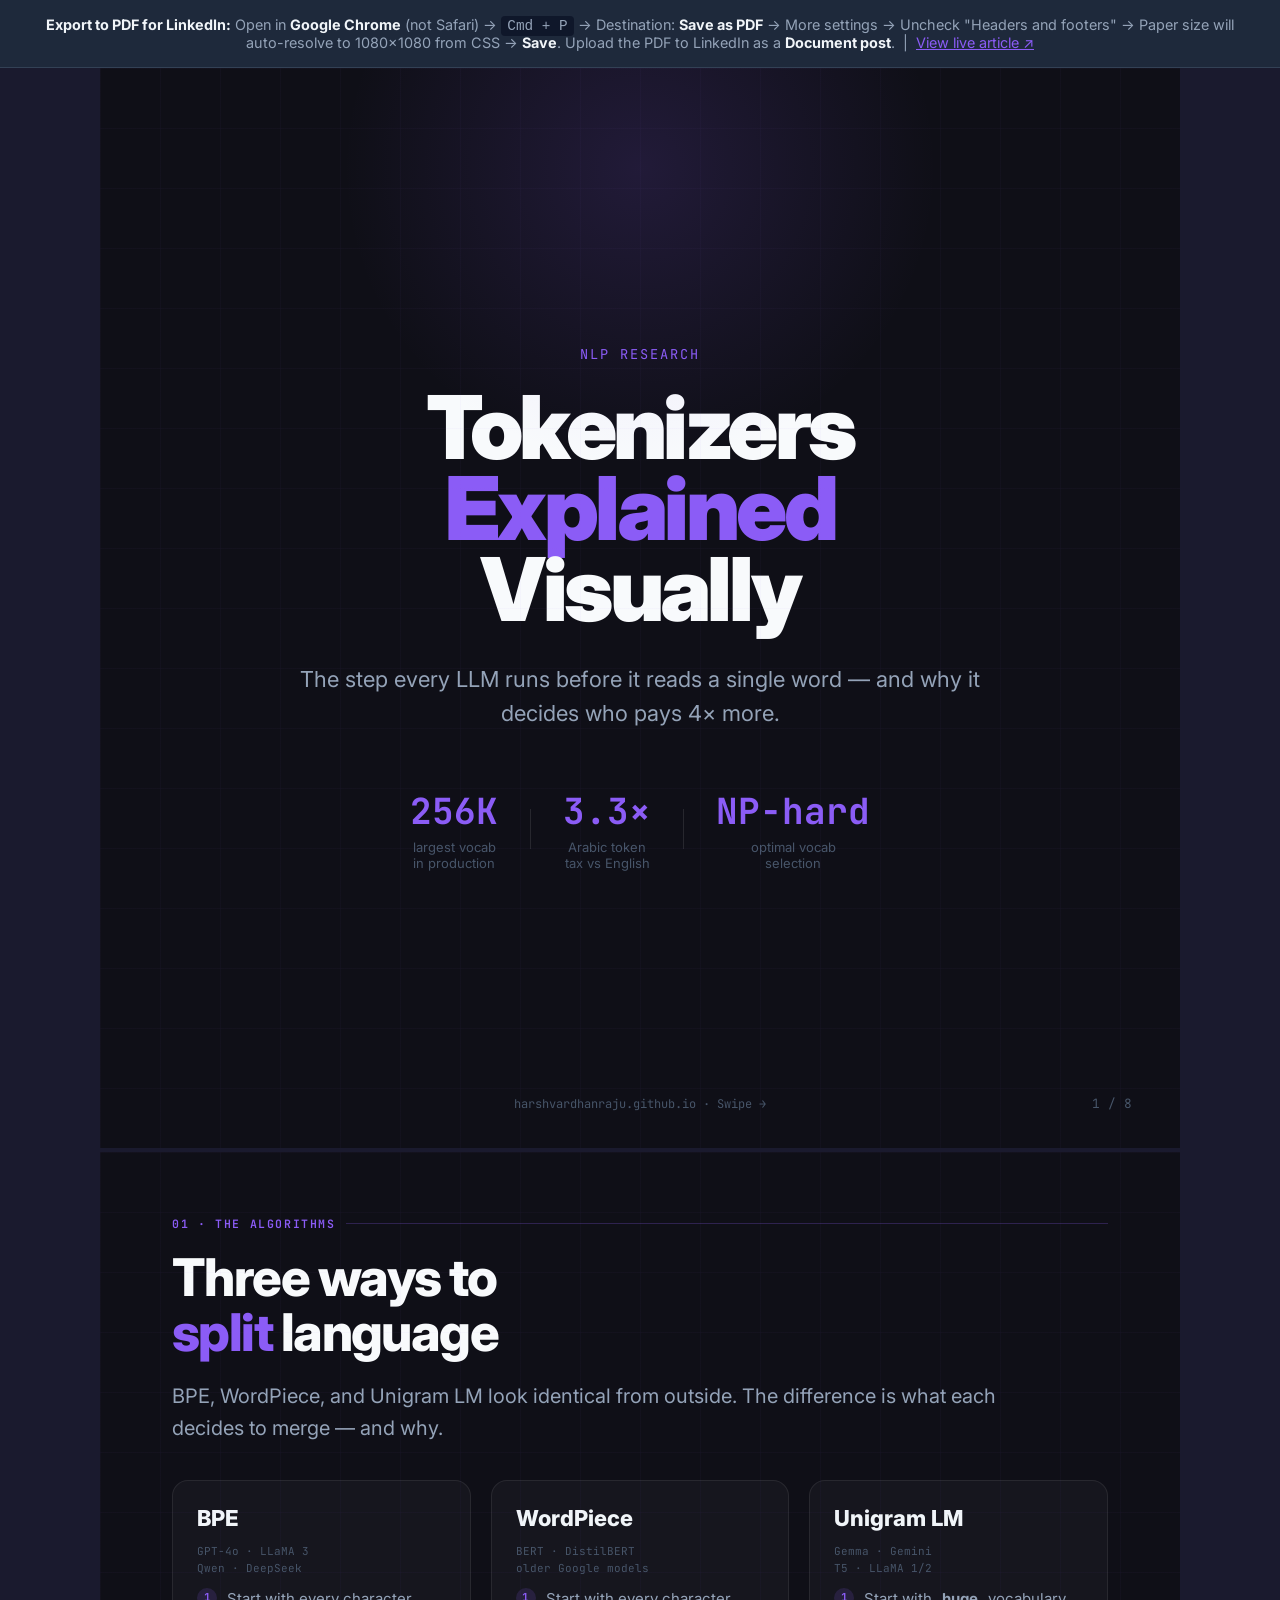
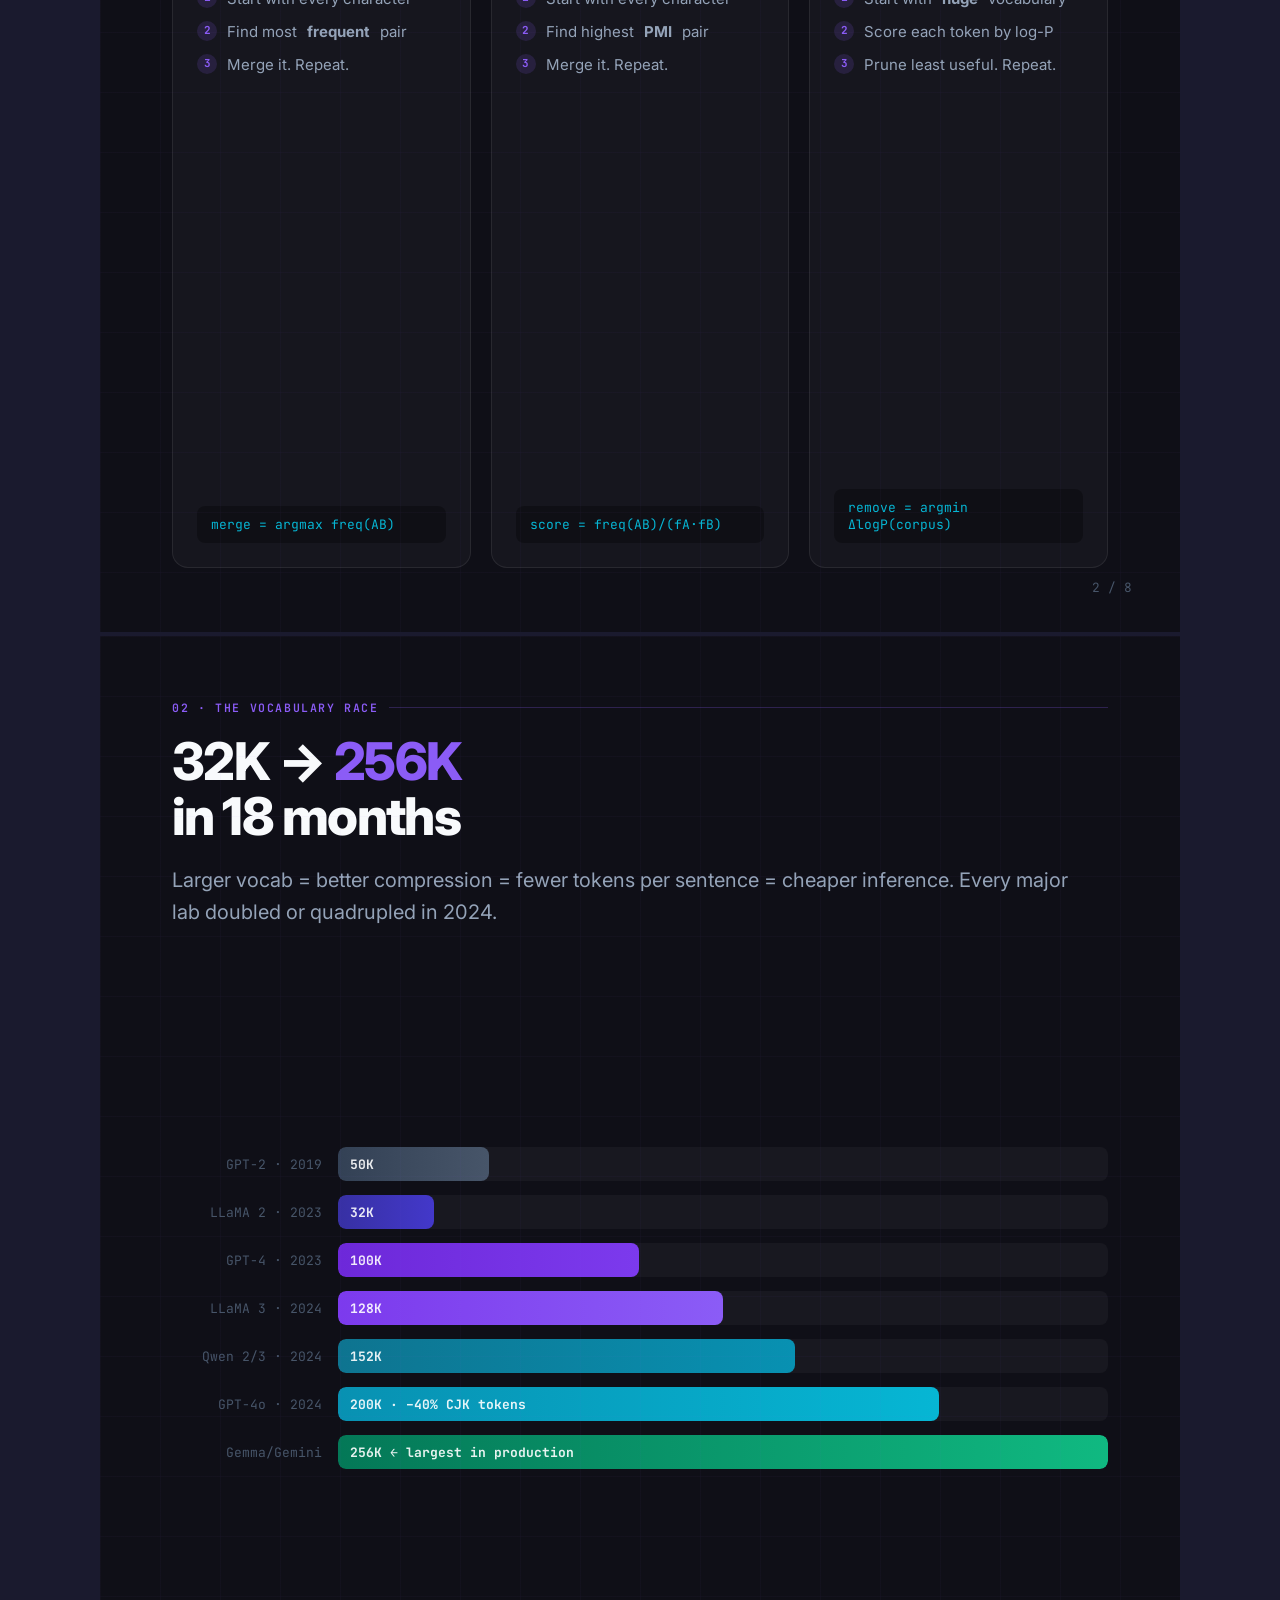
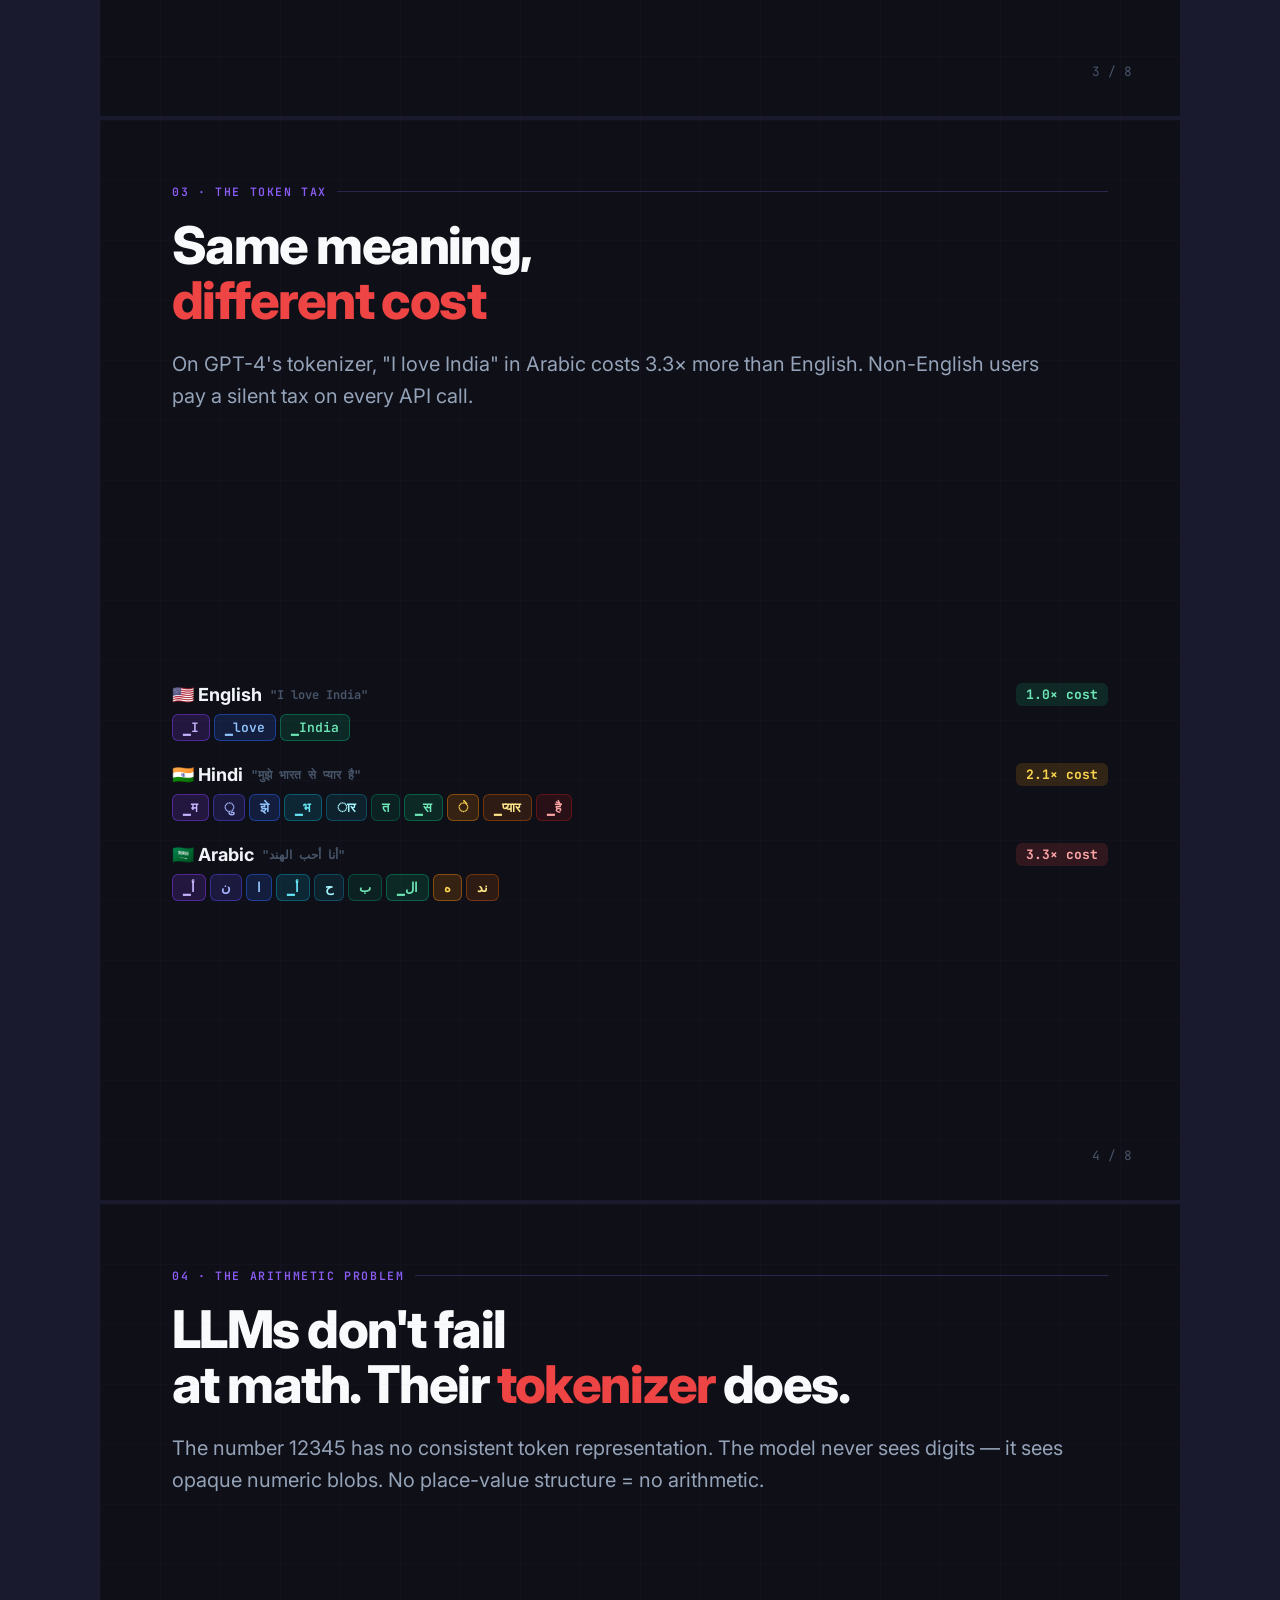
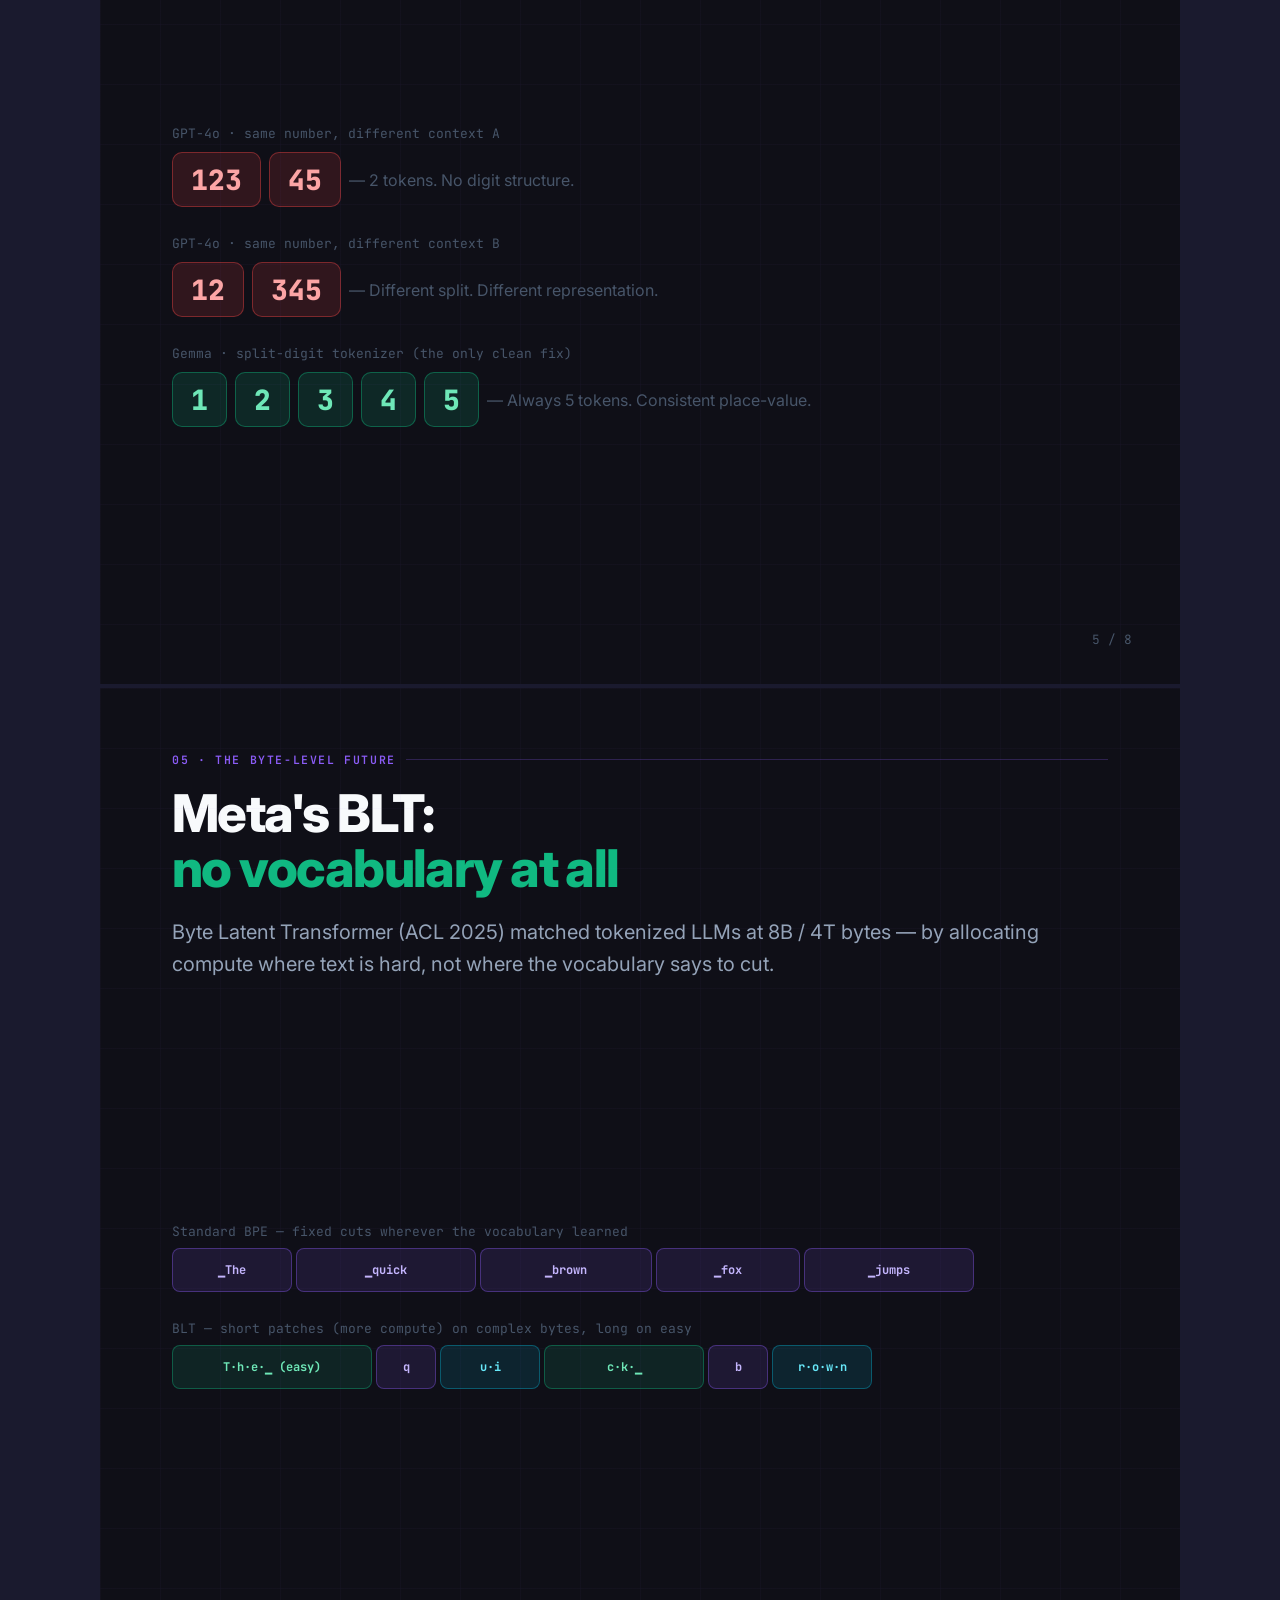
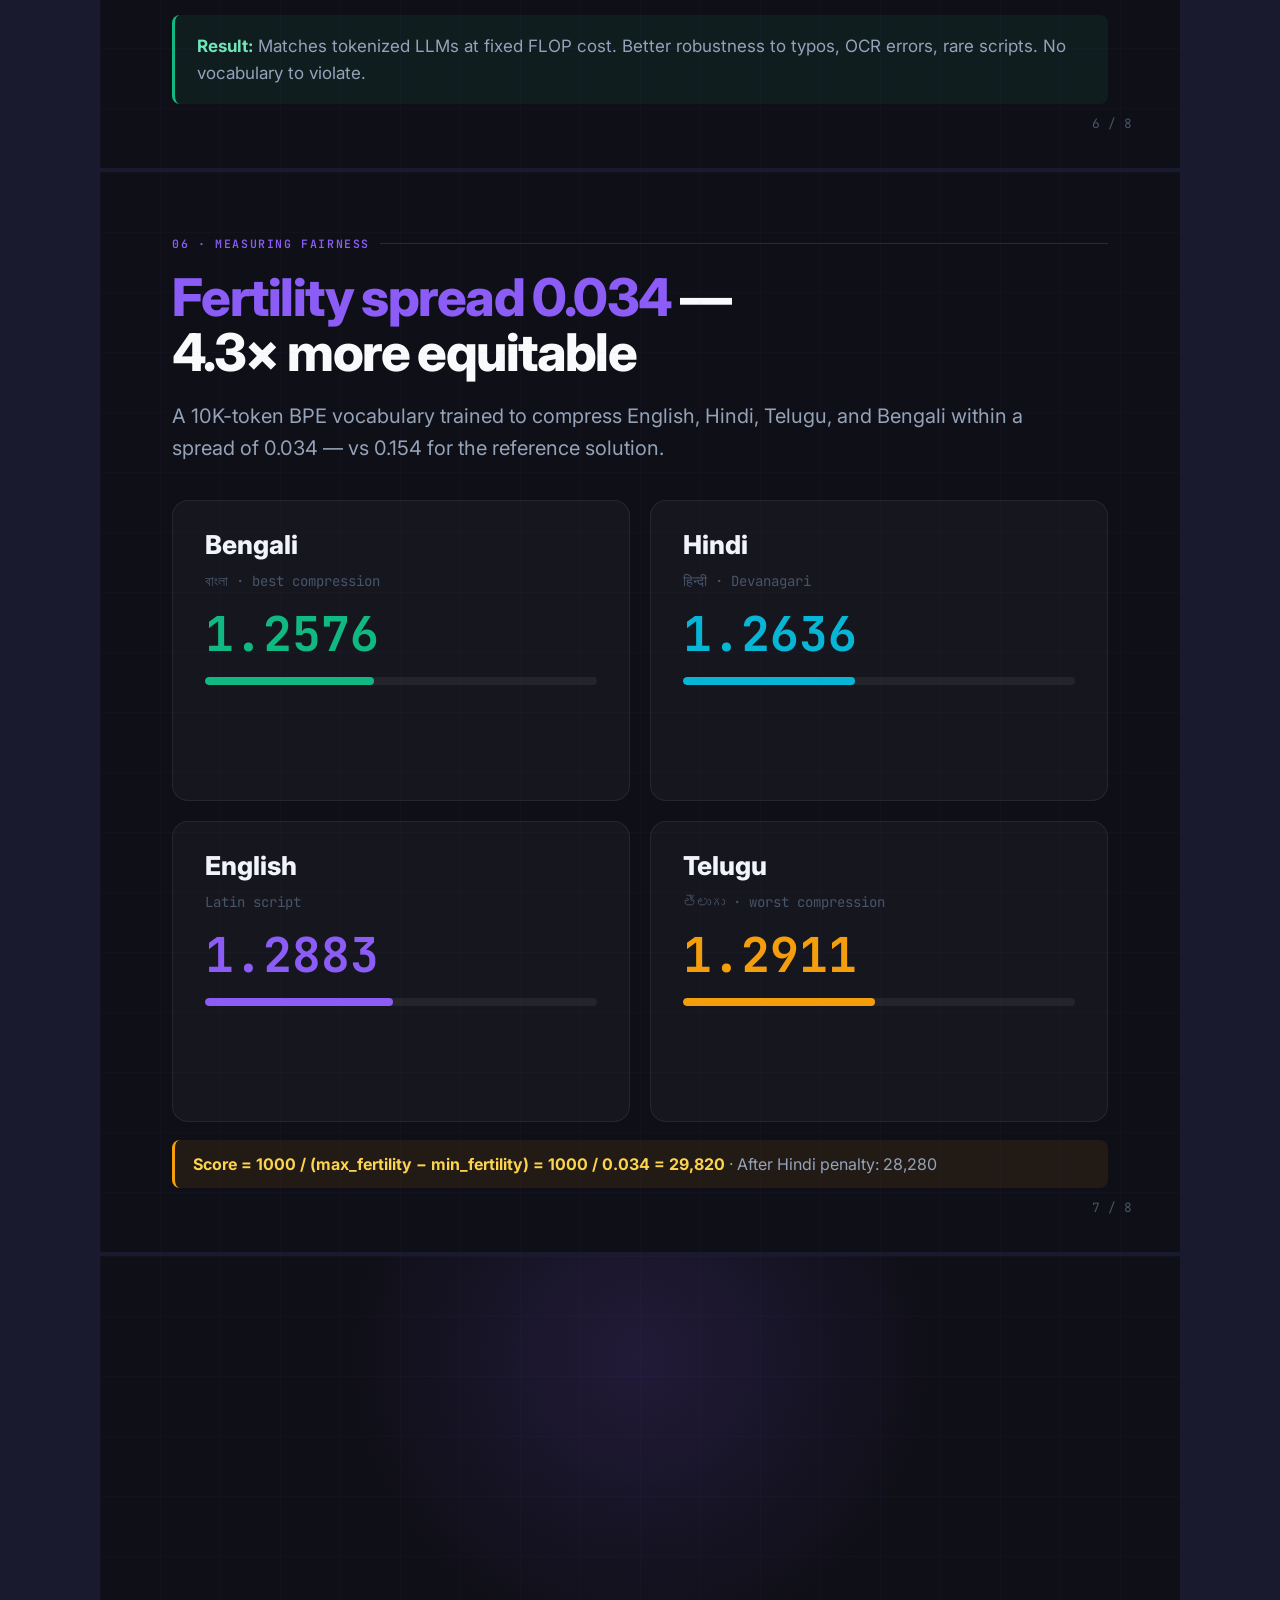
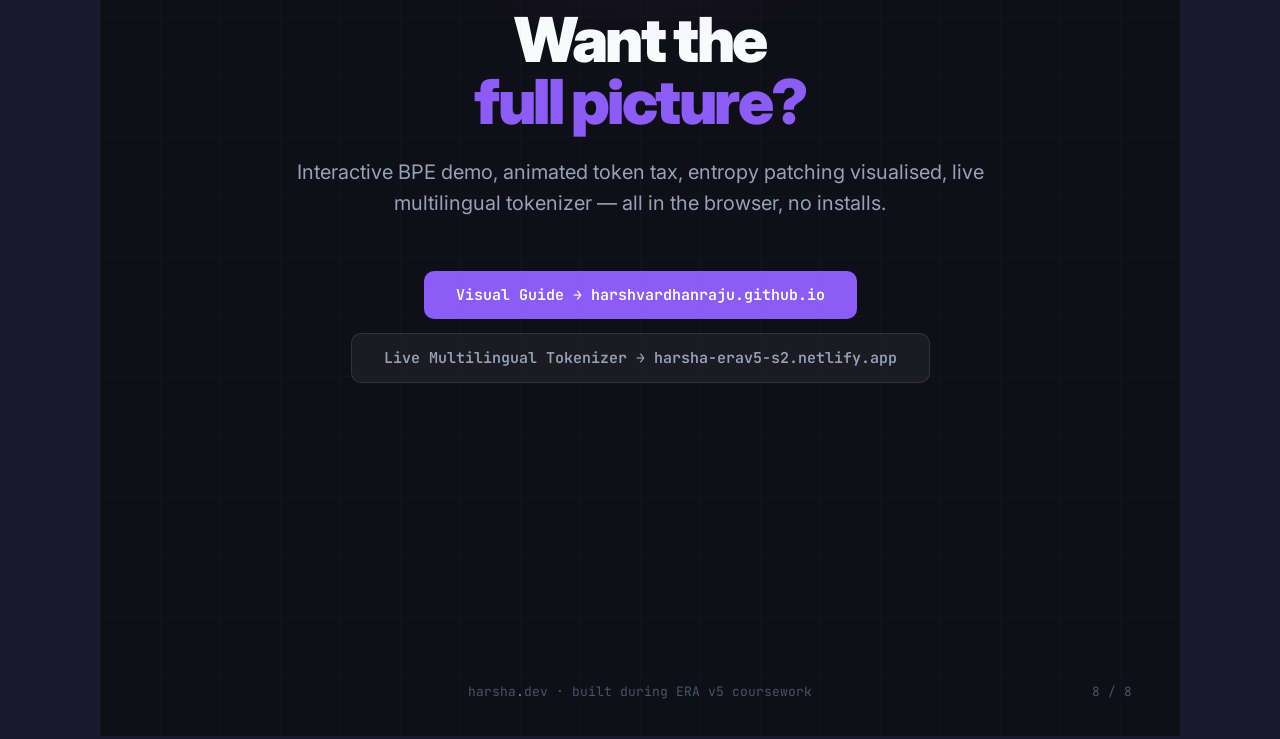
==== commit 2eec79cd: "Fix carousel PDF export: add @page 1080px, Chrome required" ====
--- a/posts/tokenizer-carousel.html
+++ b/posts/tokenizer-carousel.html
@@ -446,14 +446,24 @@
     .brand span { color: var(--accent); }
 
     /* ── @media print: each .slide = one page ── */
+    @page {
+      size: 1080px 1080px;
+      margin: 0;
+    }
     @media print {
       .print-hint { display: none; }
-      html, body { background: transparent; }
+      html, body { background: var(--bg); width: 1080px; }
       .slide {
-        width: 100vw; height: 100vh;
+        width: 1080px !important;
+        height: 1080px !important;
         page-break-after: always;
         break-after: page;
         margin: 0;
+        overflow: hidden;
+      }
+      .slide:last-child {
+        page-break-after: avoid;
+        break-after: avoid;
       }
     }
   </style>
@@ -461,9 +471,11 @@
 <body>
 
 <div class="print-hint">
-  <strong>To export as PDF for LinkedIn:</strong>
-  Press <code>Cmd + P</code> → Set paper size to <strong>Custom: 1080 × 1080 px</strong> (or A4 landscape for approximation) →
-  Disable headers/footers → <strong>Save as PDF</strong>. Each slide becomes one carousel page.
+  <strong>Export to PDF for LinkedIn:</strong>
+  Open in <strong>Google Chrome</strong> (not Safari) →
+  <code>Cmd + P</code> → Destination: <strong>Save as PDF</strong> →
+  More settings → Uncheck "Headers and footers" → Paper size will auto-resolve to 1080×1080 from CSS →
+  <strong>Save</strong>. Upload the PDF to LinkedIn as a <strong>Document post</strong>.
   &nbsp;|&nbsp;
   <a href="https://harshvardhanraju.github.io/posts/tokenizers-explained-visually.html" style="color:#8b5cf6;">View live article ↗</a>
 </div>
